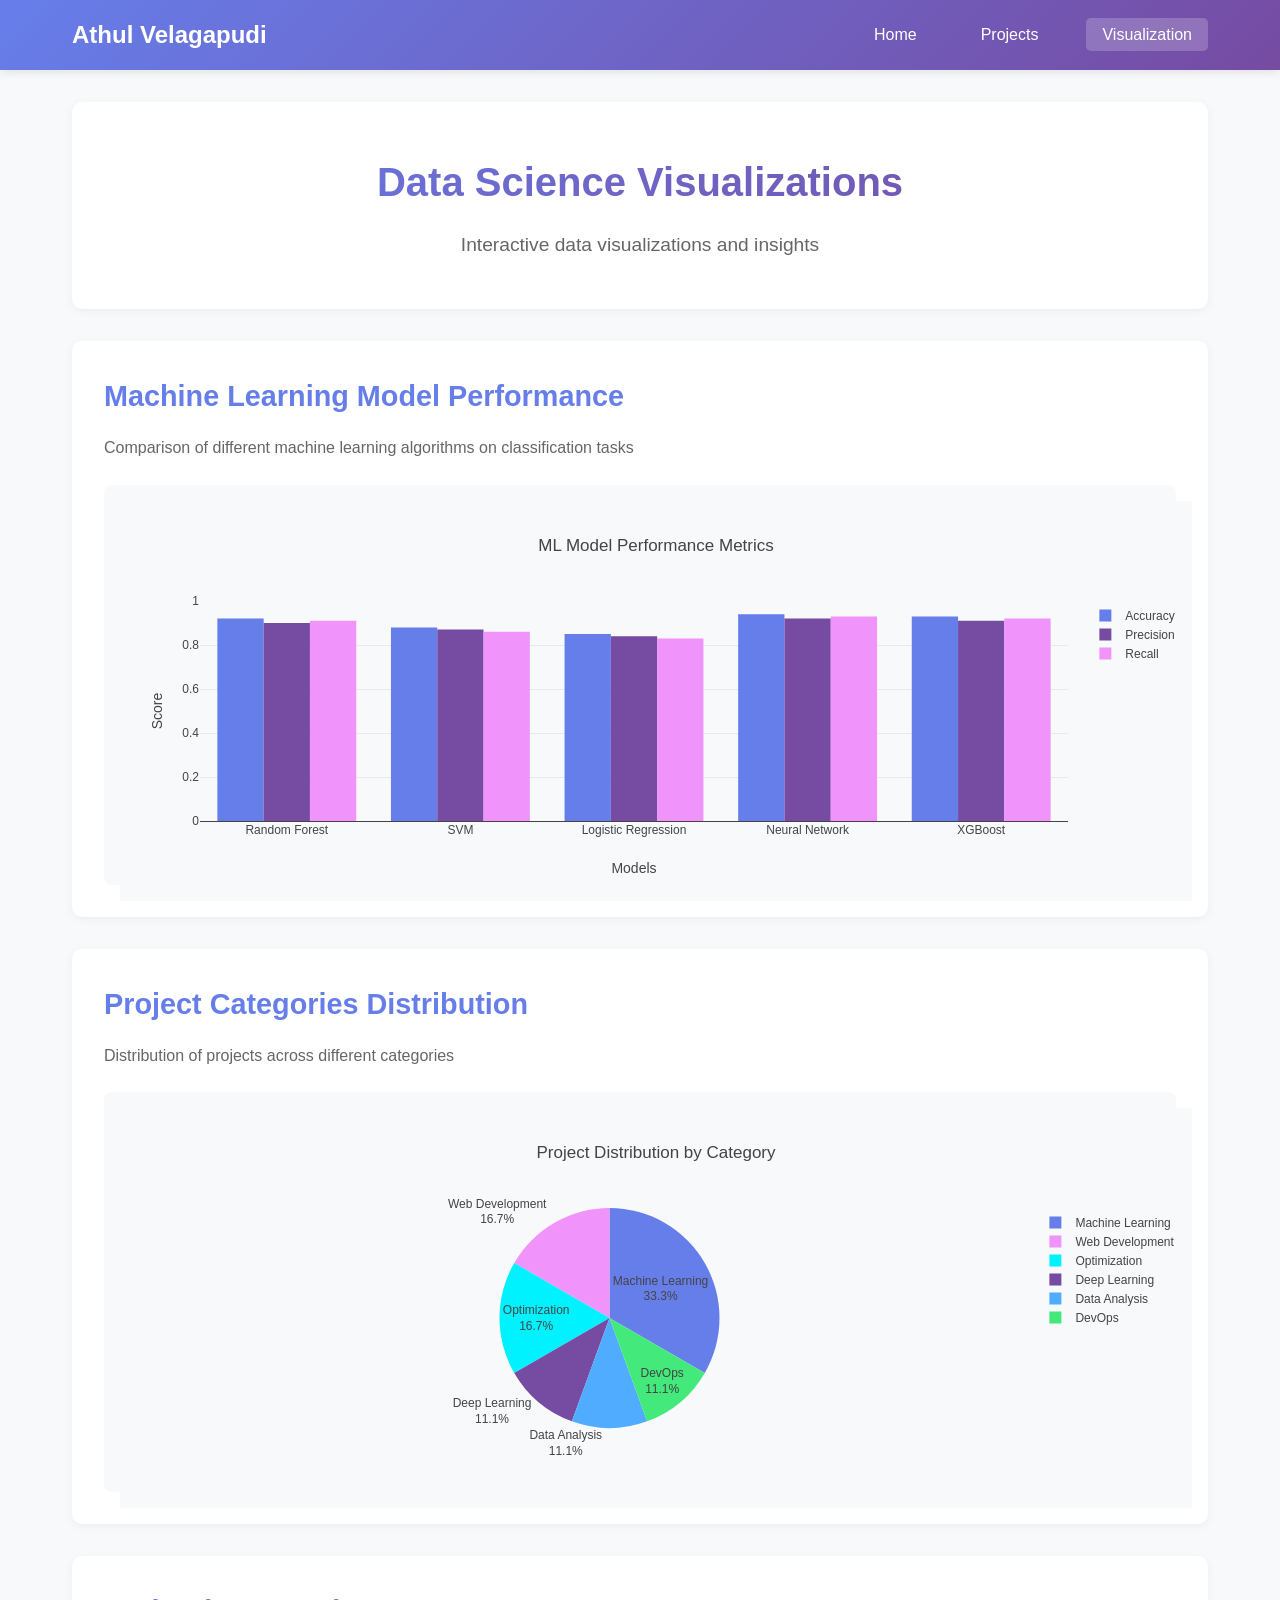
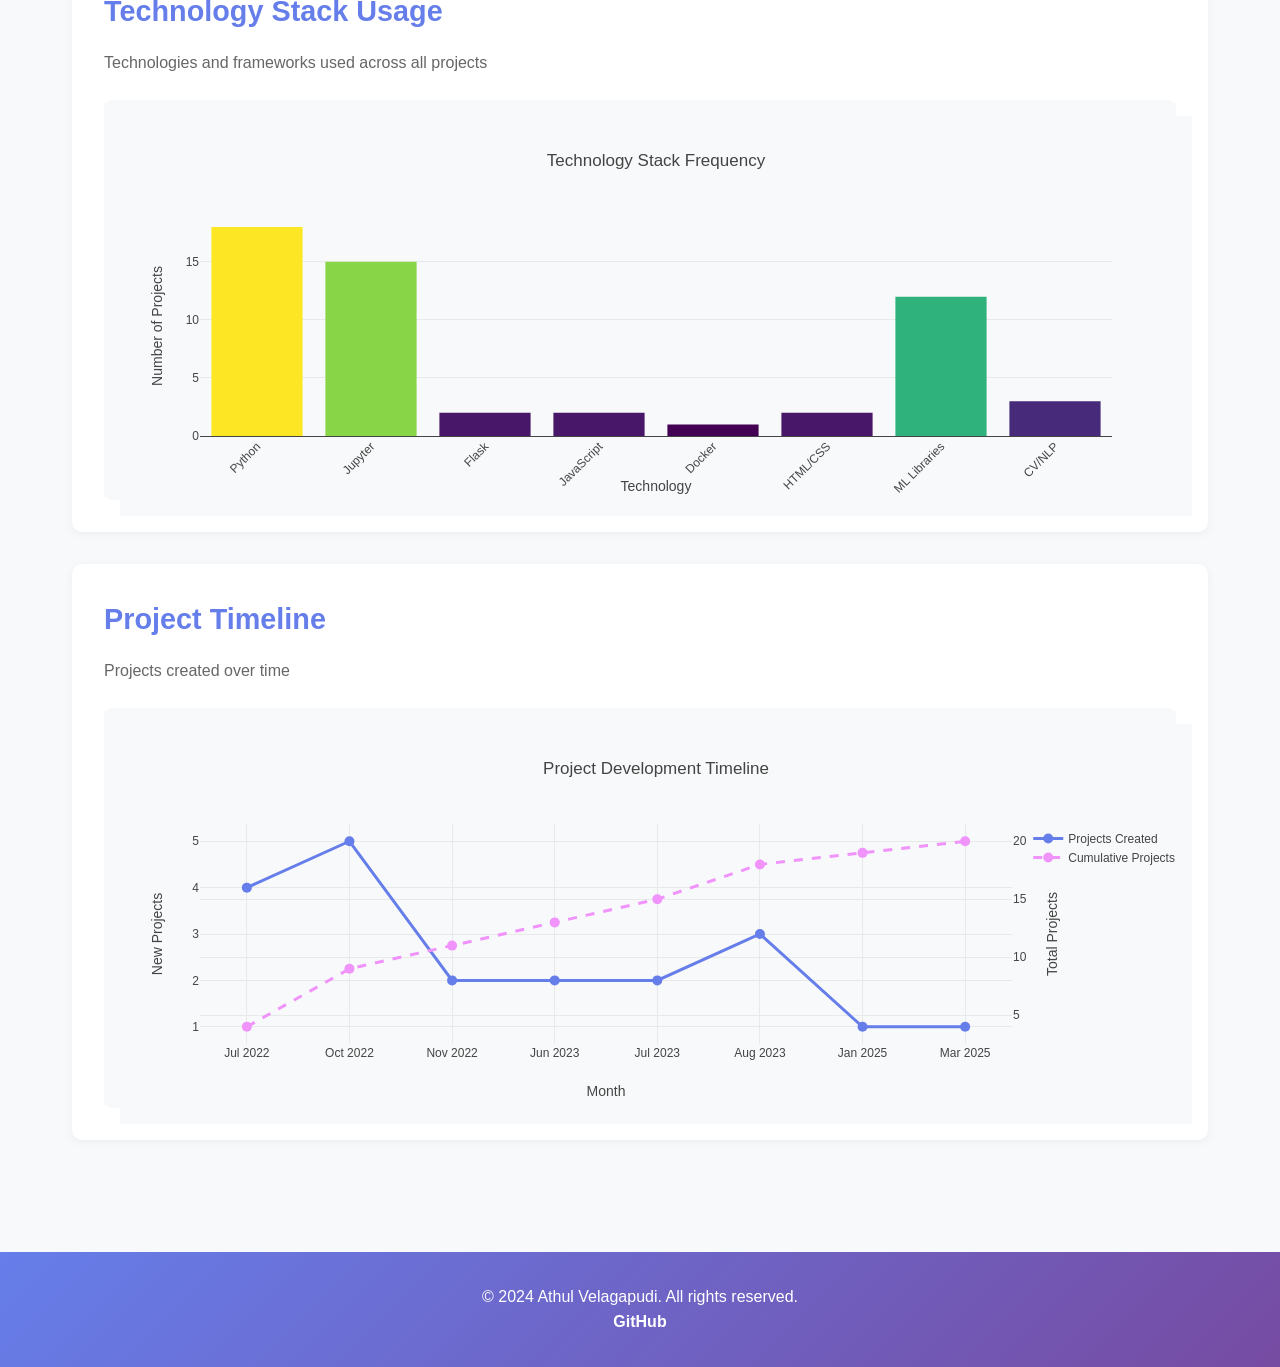
==== visualization.html @ dacdf574 "Create professional website with home, projects, and visualization pages Co-authored-by: AthulVelaga" ====
<!DOCTYPE html>
<html lang="en">
<head>
    <meta charset="UTF-8">
    <meta name="viewport" content="width=device-width, initial-scale=1.0">
    <title>Data Science Visualization - Athul Velagapudi</title>
    <link rel="stylesheet" href="styles.css">
    <script src="https://cdn.plot.ly/plotly-2.26.0.min.js"></script>
</head>
<body>
    <nav class="navbar">
        <div class="nav-container">
            <h1 class="nav-logo">Athul Velagapudi</h1>
            <ul class="nav-menu">
                <li><a href="index.html">Home</a></li>
                <li><a href="projects.html">Projects</a></li>
                <li><a href="visualization.html" class="active">Visualization</a></li>
            </ul>
        </div>
    </nav>

    <main class="container">
        <section class="hero">
            <h1>Data Science Visualizations</h1>
            <p class="subtitle">Interactive data visualizations and insights</p>
        </section>

        <section class="viz-section">
            <h2>Machine Learning Model Performance</h2>
            <p>Comparison of different machine learning algorithms on classification tasks</p>
            <div id="mlPerformanceChart" class="chart-container"></div>
        </section>

        <section class="viz-section">
            <h2>Project Categories Distribution</h2>
            <p>Distribution of projects across different categories</p>
            <div id="projectCategoriesChart" class="chart-container"></div>
        </section>

        <section class="viz-section">
            <h2>Technology Stack Usage</h2>
            <p>Technologies and frameworks used across all projects</p>
            <div id="techStackChart" class="chart-container"></div>
        </section>

        <section class="viz-section">
            <h2>Project Timeline</h2>
            <p>Projects created over time</p>
            <div id="projectTimelineChart" class="chart-container"></div>
        </section>
    </main>

    <footer>
        <p>&copy; 2024 Athul Velagapudi. All rights reserved.</p>
        <p>
            <a href="https://github.com/AthulVelagapudi" target="_blank">GitHub</a>
        </p>
    </footer>

    <script>
        // ML Model Performance Comparison
        const mlModels = ['Random Forest', 'SVM', 'Logistic Regression', 'Neural Network', 'XGBoost'];
        const accuracy = [0.92, 0.88, 0.85, 0.94, 0.93];
        const precision = [0.90, 0.87, 0.84, 0.92, 0.91];
        const recall = [0.91, 0.86, 0.83, 0.93, 0.92];
        
        const performanceTrace1 = {
            x: mlModels,
            y: accuracy,
            name: 'Accuracy',
            type: 'bar',
            marker: { color: '#667eea' }
        };
        
        const performanceTrace2 = {
            x: mlModels,
            y: precision,
            name: 'Precision',
            type: 'bar',
            marker: { color: '#764ba2' }
        };
        
        const performanceTrace3 = {
            x: mlModels,
            y: recall,
            name: 'Recall',
            type: 'bar',
            marker: { color: '#f093fb' }
        };
        
        const performanceLayout = {
            title: 'ML Model Performance Metrics',
            barmode: 'group',
            xaxis: { title: 'Models' },
            yaxis: { title: 'Score', range: [0, 1] },
            plot_bgcolor: '#f8f9fa',
            paper_bgcolor: '#f8f9fa'
        };
        
        Plotly.newPlot('mlPerformanceChart', [performanceTrace1, performanceTrace2, performanceTrace3], performanceLayout, {responsive: true});

        // Project Categories Distribution
        const categories = ['Machine Learning', 'Deep Learning', 'Web Development', 'Data Analysis', 'Optimization', 'DevOps'];
        const projectCounts = [6, 2, 3, 2, 3, 2];
        
        const categoriesTrace = {
            labels: categories,
            values: projectCounts,
            type: 'pie',
            marker: {
                colors: ['#667eea', '#764ba2', '#f093fb', '#4facfe', '#00f2fe', '#43e97b']
            },
            textinfo: 'label+percent',
            hoverinfo: 'label+value+percent'
        };
        
        const categoriesLayout = {
            title: 'Project Distribution by Category',
            plot_bgcolor: '#f8f9fa',
            paper_bgcolor: '#f8f9fa'
        };
        
        Plotly.newPlot('projectCategoriesChart', [categoriesTrace], categoriesLayout, {responsive: true});

        // Technology Stack Usage
        const technologies = ['Python', 'Jupyter', 'Flask', 'JavaScript', 'Docker', 'HTML/CSS', 'ML Libraries', 'CV/NLP'];
        const usageCounts = [18, 15, 2, 2, 1, 2, 12, 3];
        
        const techTrace = {
            x: technologies,
            y: usageCounts,
            type: 'bar',
            marker: {
                color: usageCounts,
                colorscale: 'Viridis'
            }
        };
        
        const techLayout = {
            title: 'Technology Stack Frequency',
            xaxis: { title: 'Technology', tickangle: -45 },
            yaxis: { title: 'Number of Projects' },
            plot_bgcolor: '#f8f9fa',
            paper_bgcolor: '#f8f9fa'
        };
        
        Plotly.newPlot('techStackChart', [techTrace], techLayout, {responsive: true});

        // Project Timeline
        const months = ['Jul 2022', 'Oct 2022', 'Nov 2022', 'Jun 2023', 'Jul 2023', 'Aug 2023', 'Jan 2025', 'Mar 2025'];
        const projectsPerMonth = [4, 5, 2, 2, 2, 3, 1, 1];
        const cumulativeProjects = [4, 9, 11, 13, 15, 18, 19, 20];
        
        const timelineTrace1 = {
            x: months,
            y: projectsPerMonth,
            name: 'Projects Created',
            type: 'scatter',
            mode: 'lines+markers',
            marker: { color: '#667eea', size: 10 },
            line: { width: 3 }
        };
        
        const timelineTrace2 = {
            x: months,
            y: cumulativeProjects,
            name: 'Cumulative Projects',
            type: 'scatter',
            mode: 'lines+markers',
            marker: { color: '#f093fb', size: 10 },
            line: { width: 3, dash: 'dash' },
            yaxis: 'y2'
        };
        
        const timelineLayout = {
            title: 'Project Development Timeline',
            xaxis: { title: 'Month' },
            yaxis: { title: 'New Projects' },
            yaxis2: {
                title: 'Total Projects',
                overlaying: 'y',
                side: 'right'
            },
            plot_bgcolor: '#f8f9fa',
            paper_bgcolor: '#f8f9fa'
        };
        
        Plotly.newPlot('projectTimelineChart', [timelineTrace1, timelineTrace2], timelineLayout, {responsive: true});
    </script>
</body>
</html>
---- styles.css ----
/* Global Styles */
* {
    margin: 0;
    padding: 0;
    box-sizing: border-box;
}

body {
    font-family: -apple-system, BlinkMacSystemFont, 'Segoe UI', Roboto, Oxygen, Ubuntu, Cantarell, sans-serif;
    line-height: 1.6;
    color: #333;
    background: #f8f9fa;
}

/* Navigation */
.navbar {
    background: linear-gradient(135deg, #667eea 0%, #764ba2 100%);
    color: white;
    padding: 1rem 0;
    position: sticky;
    top: 0;
    z-index: 100;
    box-shadow: 0 2px 10px rgba(0,0,0,0.1);
}

.nav-container {
    max-width: 1200px;
    margin: 0 auto;
    padding: 0 2rem;
    display: flex;
    justify-content: space-between;
    align-items: center;
}

.nav-logo {
    font-size: 1.5rem;
    font-weight: 700;
}

.nav-menu {
    display: flex;
    list-style: none;
    gap: 2rem;
}

.nav-menu a {
    color: white;
    text-decoration: none;
    font-weight: 500;
    padding: 0.5rem 1rem;
    border-radius: 5px;
    transition: background 0.3s ease;
}

.nav-menu a:hover,
.nav-menu a.active {
    background: rgba(255,255,255,0.2);
}

/* Container */
.container {
    max-width: 1200px;
    margin: 0 auto;
    padding: 2rem;
}

/* Hero Section */
.hero {
    text-align: center;
    padding: 3rem 0;
    background: white;
    border-radius: 10px;
    margin-bottom: 2rem;
    box-shadow: 0 2px 10px rgba(0,0,0,0.05);
}

.hero h1 {
    font-size: 2.5rem;
    margin-bottom: 1rem;
    background: linear-gradient(135deg, #667eea 0%, #764ba2 100%);
    -webkit-background-clip: text;
    -webkit-text-fill-color: transparent;
    background-clip: text;
}

.subtitle {
    font-size: 1.2rem;
    color: #666;
}

/* Resume Section */
.resume-section {
    background: white;
    padding: 2rem;
    margin-bottom: 2rem;
    border-radius: 10px;
    box-shadow: 0 2px 10px rgba(0,0,0,0.05);
}

.resume-section h2 {
    color: #667eea;
    margin-bottom: 1.5rem;
    font-size: 2rem;
    border-bottom: 3px solid #f093fb;
    padding-bottom: 0.5rem;
}

.education-item {
    margin-bottom: 1.5rem;
}

.education-item h3 {
    color: #333;
    margin-bottom: 0.5rem;
}

.institution {
    color: #666;
    font-style: italic;
    margin-bottom: 1rem;
}

.education-item ul {
    list-style-position: inside;
    color: #555;
}

/* Course Grid */
.course-grid {
    display: grid;
    grid-template-columns: repeat(auto-fit, minmax(280px, 1fr));
    gap: 1.5rem;
}

.course-item {
    background: linear-gradient(135deg, #f5f7fa 0%, #c3cfe2 100%);
    padding: 1.5rem;
    border-radius: 8px;
    transition: transform 0.3s ease, box-shadow 0.3s ease;
}

.course-item:hover {
    transform: translateY(-5px);
    box-shadow: 0 5px 20px rgba(0,0,0,0.1);
}

.course-item h3 {
    color: #667eea;
    margin-bottom: 0.5rem;
}

.course-item p {
    color: #555;
    font-size: 0.9rem;
}

/* Project Preview */
.project-preview {
    display: grid;
    grid-template-columns: repeat(auto-fit, minmax(300px, 1fr));
    gap: 1.5rem;
    margin-bottom: 2rem;
}

.project-card {
    background: white;
    border: 2px solid #e0e0e0;
    padding: 1.5rem;
    border-radius: 8px;
    transition: all 0.3s ease;
}

.project-card:hover {
    border-color: #667eea;
    box-shadow: 0 5px 20px rgba(102, 126, 234, 0.2);
    transform: translateY(-3px);
}

.project-card h3 {
    color: #667eea;
    margin-bottom: 0.5rem;
}

.project-card p {
    color: #666;
    margin-bottom: 1rem;
}

.project-card a {
    color: #764ba2;
    text-decoration: none;
    font-weight: 600;
    transition: color 0.3s ease;
}

.project-card a:hover {
    color: #667eea;
}

/* View All Button */
.view-all {
    text-align: center;
    margin-top: 2rem;
}

.btn {
    display: inline-block;
    background: linear-gradient(135deg, #667eea 0%, #764ba2 100%);
    color: white;
    padding: 0.75rem 2rem;
    border-radius: 50px;
    text-decoration: none;
    font-weight: 600;
    transition: transform 0.3s ease, box-shadow 0.3s ease;
}

.btn:hover {
    transform: translateY(-2px);
    box-shadow: 0 5px 20px rgba(102, 126, 234, 0.4);
}

/* Skills Grid */
.skills-grid {
    display: grid;
    grid-template-columns: repeat(auto-fit, minmax(250px, 1fr));
    gap: 1.5rem;
}

.skill-category {
    background: linear-gradient(135deg, #f093fb 0%, #f5576c 100%);
    padding: 1.5rem;
    border-radius: 8px;
    color: white;
}

.skill-category h3 {
    margin-bottom: 1rem;
}

.skill-category ul {
    list-style-position: inside;
}

/* Projects Page */
.projects-section {
    background: white;
    padding: 2rem;
    margin-bottom: 2rem;
    border-radius: 10px;
    box-shadow: 0 2px 10px rgba(0,0,0,0.05);
}

.projects-section h2 {
    color: #667eea;
    margin-bottom: 1.5rem;
    font-size: 1.8rem;
    border-bottom: 3px solid #f093fb;
    padding-bottom: 0.5rem;
}

.projects-grid {
    display: grid;
    grid-template-columns: repeat(auto-fit, minmax(320px, 1fr));
    gap: 1.5rem;
}

.project-card-full {
    background: linear-gradient(135deg, #f5f7fa 0%, #c3cfe2 100%);
    padding: 1.5rem;
    border-radius: 8px;
    transition: all 0.3s ease;
    display: flex;
    flex-direction: column;
}

.project-card-full:hover {
    transform: translateY(-5px);
    box-shadow: 0 8px 25px rgba(102, 126, 234, 0.3);
}

.project-card-full h3 {
    color: #667eea;
    margin-bottom: 0.5rem;
}

.tech-stack {
    color: #764ba2;
    font-size: 0.85rem;
    font-weight: 600;
    margin-bottom: 0.5rem;
}

.project-card-full p {
    color: #555;
    margin-bottom: 1rem;
    flex-grow: 1;
}

.project-card-full .btn {
    align-self: flex-start;
    padding: 0.5rem 1.5rem;
    font-size: 0.9rem;
}

/* Visualization Page */
.viz-section {
    background: white;
    padding: 2rem;
    margin-bottom: 2rem;
    border-radius: 10px;
    box-shadow: 0 2px 10px rgba(0,0,0,0.05);
}

.viz-section h2 {
    color: #667eea;
    margin-bottom: 1rem;
    font-size: 1.8rem;
}

.viz-section p {
    color: #666;
    margin-bottom: 1.5rem;
}

.chart-container {
    width: 100%;
    min-height: 400px;
    background: #f8f9fa;
    border-radius: 8px;
    padding: 1rem;
}

/* Footer */
footer {
    background: linear-gradient(135deg, #667eea 0%, #764ba2 100%);
    color: white;
    text-align: center;
    padding: 2rem;
    margin-top: 3rem;
}

footer a {
    color: white;
    text-decoration: none;
    font-weight: 600;
    transition: opacity 0.3s ease;
}

footer a:hover {
    opacity: 0.8;
}

/* Responsive Design */
@media (max-width: 768px) {
    .nav-container {
        flex-direction: column;
        gap: 1rem;
    }
    
    .nav-menu {
        flex-wrap: wrap;
        justify-content: center;
    }
    
    .hero h1 {
        font-size: 2rem;
    }
    
    .course-grid,
    .project-preview,
    .projects-grid,
    .skills-grid {
        grid-template-columns: 1fr;
    }
}

@media (max-width: 480px) {
    .container {
        padding: 1rem;
    }
    
    .resume-section,
    .projects-section,
    .viz-section {
        padding: 1.5rem;
    }
    
    .hero h1 {
        font-size: 1.5rem;
    }
    
    .subtitle {
        font-size: 1rem;
    }
}
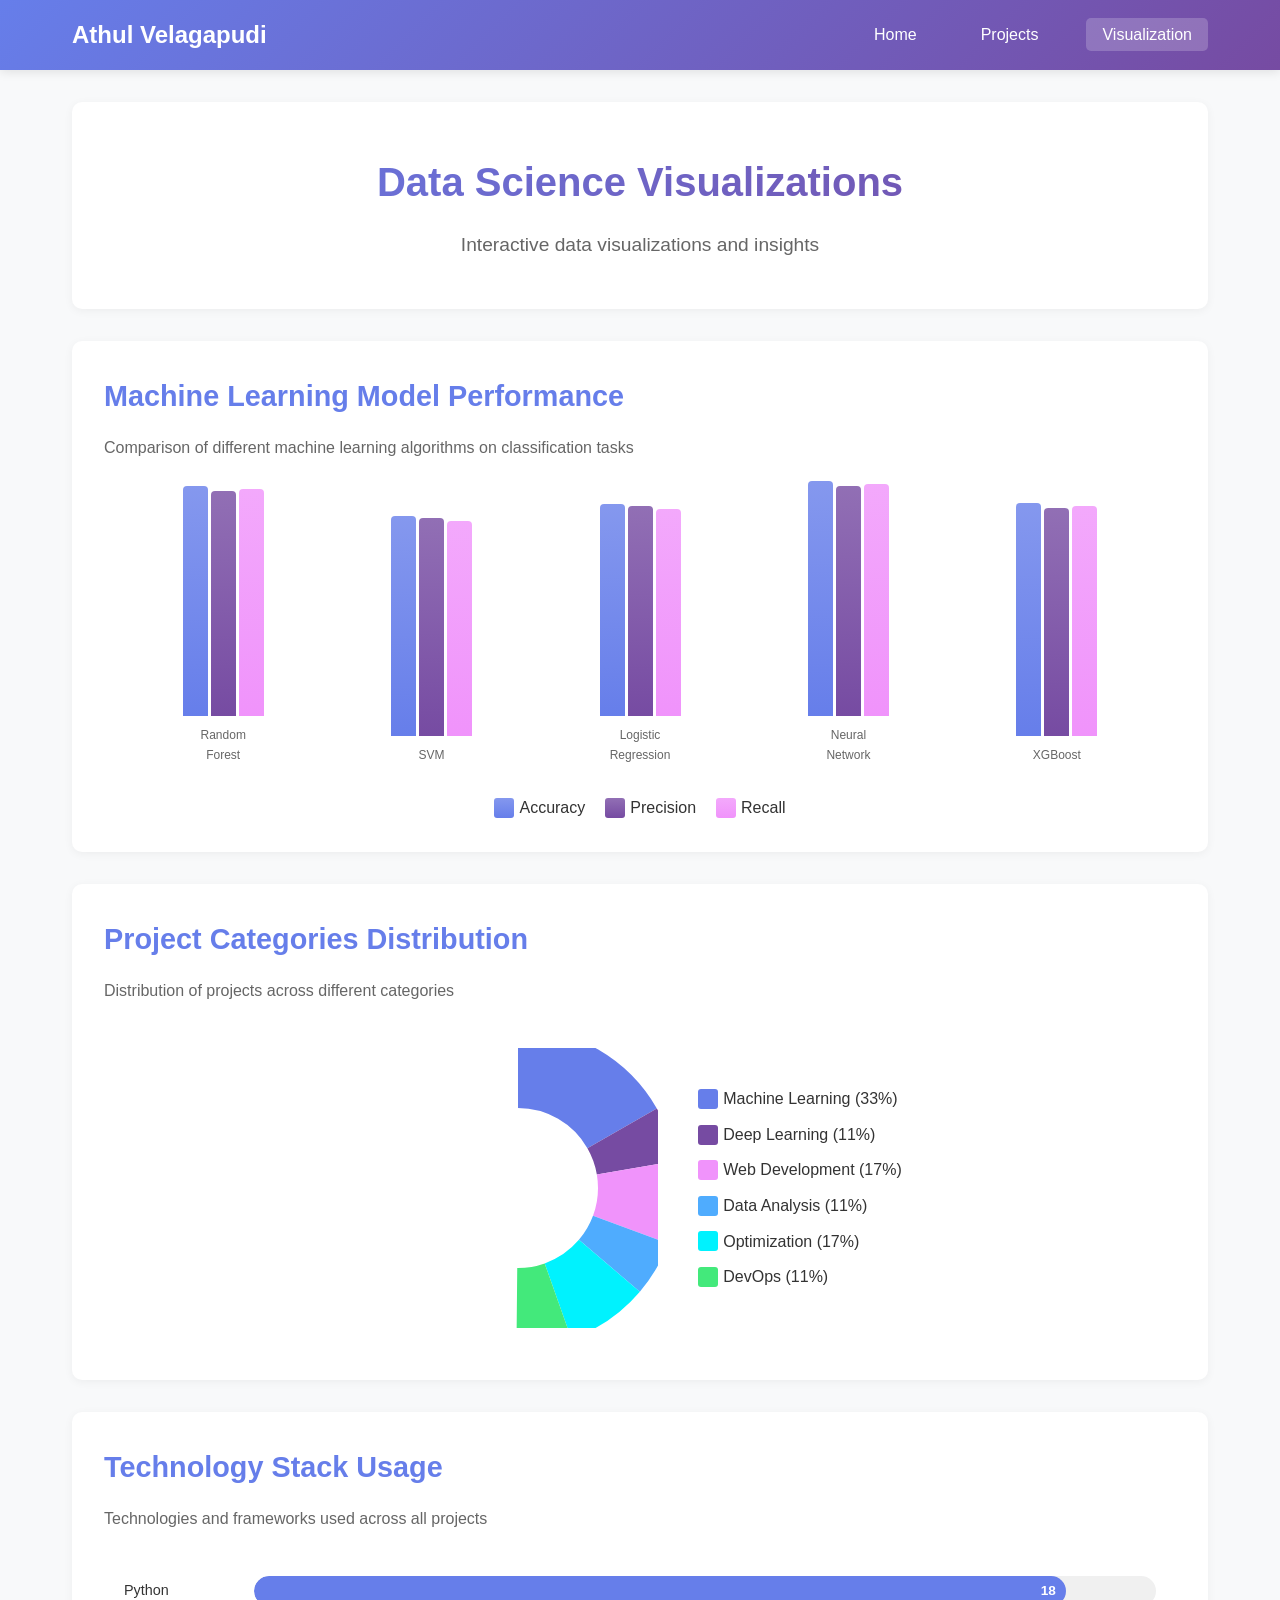
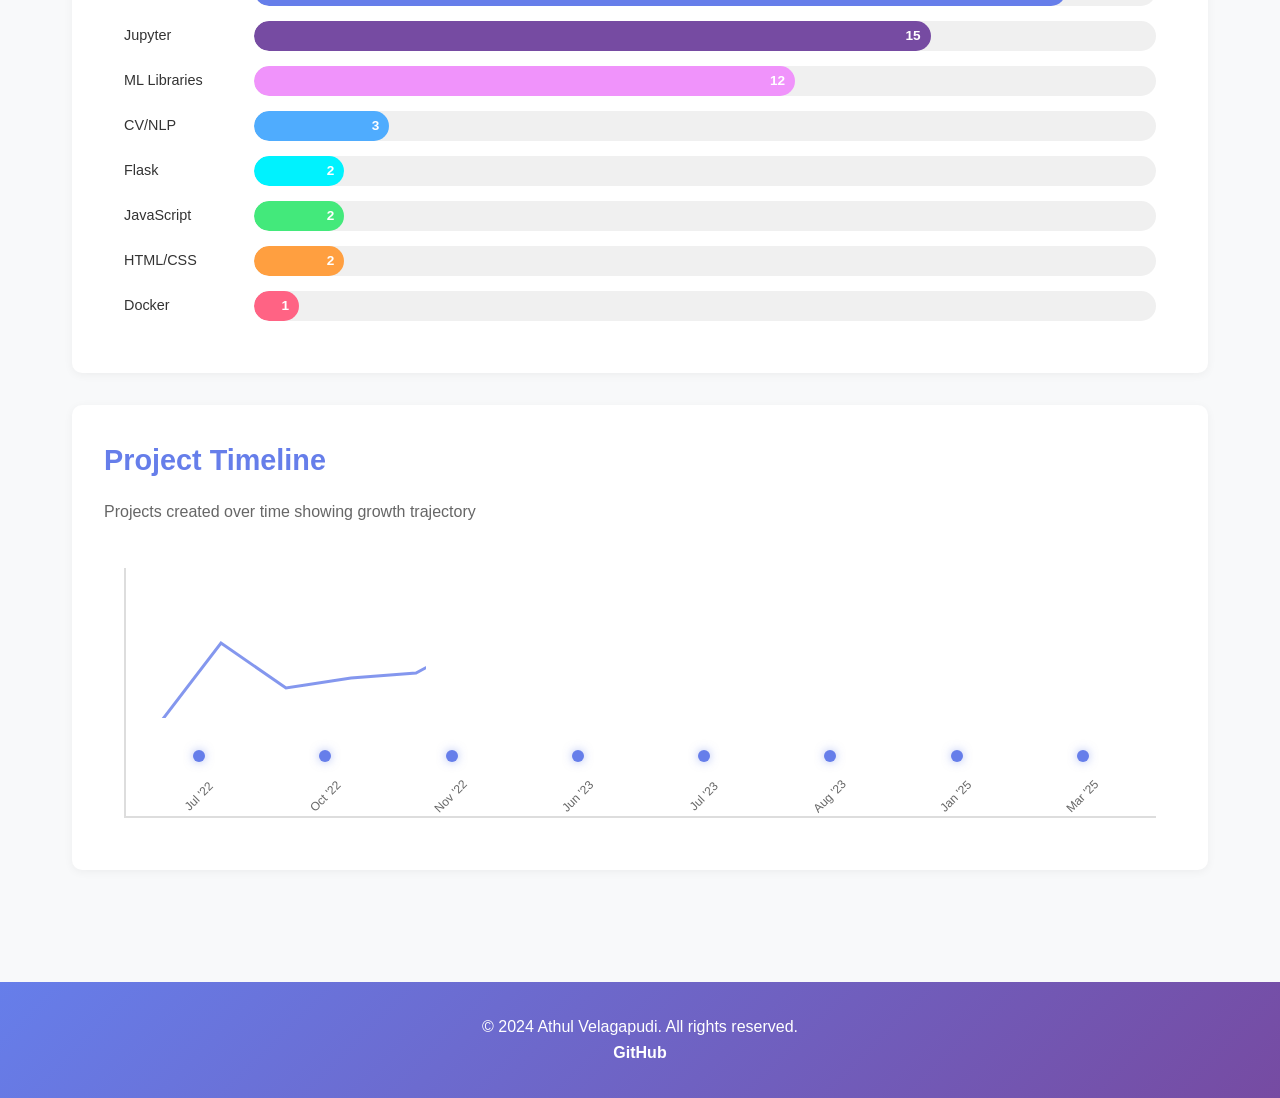
==== commit fc468abd: "Update visualization page with CSS/SVG-based charts (no external dependencies) Co-authored-by: Athul" ====
--- a/visualization.html
+++ b/visualization.html
@@ -5,7 +5,198 @@
     <meta name="viewport" content="width=device-width, initial-scale=1.0">
     <title>Data Science Visualization - Athul Velagapudi</title>
     <link rel="stylesheet" href="styles.css">
-    <script src="https://cdn.plot.ly/plotly-2.26.0.min.js"></script>
+    <style>
+        .bar-chart {
+            display: flex;
+            align-items: flex-end;
+            justify-content: space-around;
+            height: 300px;
+            padding: 20px;
+            background: white;
+            border-radius: 8px;
+            gap: 10px;
+        }
+        
+        .bar-group {
+            display: flex;
+            flex-direction: column;
+            align-items: center;
+            flex: 1;
+            gap: 5px;
+        }
+        
+        .bar-container {
+            display: flex;
+            align-items: flex-end;
+            gap: 3px;
+            height: 250px;
+            width: 100%;
+            justify-content: center;
+        }
+        
+        .bar {
+            width: 25px;
+            background: linear-gradient(180deg, rgba(102, 126, 234, 0.8) 0%, rgba(102, 126, 234, 1) 100%);
+            border-radius: 4px 4px 0 0;
+            transition: transform 0.3s ease;
+            position: relative;
+        }
+        
+        .bar:hover {
+            transform: translateY(-5px);
+        }
+        
+        .bar.precision {
+            background: linear-gradient(180deg, rgba(118, 75, 162, 0.8) 0%, rgba(118, 75, 162, 1) 100%);
+        }
+        
+        .bar.recall {
+            background: linear-gradient(180deg, rgba(240, 147, 251, 0.8) 0%, rgba(240, 147, 251, 1) 100%);
+        }
+        
+        .bar-label {
+            font-size: 0.75rem;
+            text-align: center;
+            margin-top: 5px;
+            color: #666;
+            max-width: 80px;
+            word-wrap: break-word;
+        }
+        
+        .chart-legend {
+            display: flex;
+            justify-content: center;
+            gap: 20px;
+            margin-top: 10px;
+        }
+        
+        .legend-item {
+            display: flex;
+            align-items: center;
+            gap: 5px;
+        }
+        
+        .legend-color {
+            width: 20px;
+            height: 20px;
+            border-radius: 3px;
+        }
+        
+        .pie-chart {
+            display: flex;
+            align-items: center;
+            justify-content: center;
+            gap: 40px;
+            padding: 20px;
+            background: white;
+            border-radius: 8px;
+            flex-wrap: wrap;
+        }
+        
+        .pie-svg {
+            transform: rotate(-90deg);
+        }
+        
+        .pie-legend {
+            display: flex;
+            flex-direction: column;
+            gap: 10px;
+        }
+        
+        .tech-bars {
+            display: flex;
+            flex-direction: column;
+            gap: 15px;
+            padding: 20px;
+            background: white;
+            border-radius: 8px;
+        }
+        
+        .tech-bar-item {
+            display: flex;
+            align-items: center;
+            gap: 10px;
+        }
+        
+        .tech-label {
+            min-width: 120px;
+            font-size: 0.9rem;
+            color: #333;
+        }
+        
+        .tech-bar-bg {
+            flex: 1;
+            height: 30px;
+            background: #f0f0f0;
+            border-radius: 15px;
+            position: relative;
+            overflow: hidden;
+        }
+        
+        .tech-bar-fill {
+            height: 100%;
+            border-radius: 15px;
+            display: flex;
+            align-items: center;
+            justify-content: flex-end;
+            padding-right: 10px;
+            color: white;
+            font-weight: 600;
+            font-size: 0.85rem;
+            transition: width 1s ease;
+        }
+        
+        .timeline-chart {
+            padding: 20px;
+            background: white;
+            border-radius: 8px;
+            position: relative;
+        }
+        
+        .timeline-grid {
+            display: flex;
+            justify-content: space-between;
+            align-items: flex-end;
+            height: 250px;
+            border-left: 2px solid #ddd;
+            border-bottom: 2px solid #ddd;
+            padding: 10px;
+            position: relative;
+        }
+        
+        .timeline-point {
+            display: flex;
+            flex-direction: column;
+            align-items: center;
+            flex: 1;
+        }
+        
+        .point-marker {
+            width: 12px;
+            height: 12px;
+            background: #667eea;
+            border-radius: 50%;
+            margin-bottom: 5px;
+            box-shadow: 0 0 10px rgba(102, 126, 234, 0.5);
+        }
+        
+        .point-label {
+            font-size: 0.75rem;
+            color: #666;
+            transform: rotate(-45deg);
+            white-space: nowrap;
+            margin-top: 20px;
+        }
+        
+        .timeline-line {
+            position: absolute;
+            top: 0;
+            left: 0;
+            right: 0;
+            bottom: 30px;
+            pointer-events: none;
+        }
+    </style>
 </head>
 <body>
     <nav class="navbar">
@@ -28,25 +219,217 @@
         <section class="viz-section">
             <h2>Machine Learning Model Performance</h2>
             <p>Comparison of different machine learning algorithms on classification tasks</p>
-            <div id="mlPerformanceChart" class="chart-container"></div>
+            <div class="bar-chart">
+                <div class="bar-group">
+                    <div class="bar-container">
+                        <div class="bar" style="height: 92%" title="Accuracy: 0.92"></div>
+                        <div class="bar precision" style="height: 90%" title="Precision: 0.90"></div>
+                        <div class="bar recall" style="height: 91%" title="Recall: 0.91"></div>
+                    </div>
+                    <div class="bar-label">Random Forest</div>
+                </div>
+                <div class="bar-group">
+                    <div class="bar-container">
+                        <div class="bar" style="height: 88%" title="Accuracy: 0.88"></div>
+                        <div class="bar precision" style="height: 87%" title="Precision: 0.87"></div>
+                        <div class="bar recall" style="height: 86%" title="Recall: 0.86"></div>
+                    </div>
+                    <div class="bar-label">SVM</div>
+                </div>
+                <div class="bar-group">
+                    <div class="bar-container">
+                        <div class="bar" style="height: 85%" title="Accuracy: 0.85"></div>
+                        <div class="bar precision" style="height: 84%" title="Precision: 0.84"></div>
+                        <div class="bar recall" style="height: 83%" title="Recall: 0.83"></div>
+                    </div>
+                    <div class="bar-label">Logistic Regression</div>
+                </div>
+                <div class="bar-group">
+                    <div class="bar-container">
+                        <div class="bar" style="height: 94%" title="Accuracy: 0.94"></div>
+                        <div class="bar precision" style="height: 92%" title="Precision: 0.92"></div>
+                        <div class="bar recall" style="height: 93%" title="Recall: 0.93"></div>
+                    </div>
+                    <div class="bar-label">Neural Network</div>
+                </div>
+                <div class="bar-group">
+                    <div class="bar-container">
+                        <div class="bar" style="height: 93%" title="Accuracy: 0.93"></div>
+                        <div class="bar precision" style="height: 91%" title="Precision: 0.91"></div>
+                        <div class="bar recall" style="height: 92%" title="Recall: 0.92"></div>
+                    </div>
+                    <div class="bar-label">XGBoost</div>
+                </div>
+            </div>
+            <div class="chart-legend">
+                <div class="legend-item">
+                    <div class="legend-color" style="background: linear-gradient(180deg, rgba(102, 126, 234, 0.8) 0%, rgba(102, 126, 234, 1) 100%);"></div>
+                    <span>Accuracy</span>
+                </div>
+                <div class="legend-item">
+                    <div class="legend-color" style="background: linear-gradient(180deg, rgba(118, 75, 162, 0.8) 0%, rgba(118, 75, 162, 1) 100%);"></div>
+                    <span>Precision</span>
+                </div>
+                <div class="legend-item">
+                    <div class="legend-color" style="background: linear-gradient(180deg, rgba(240, 147, 251, 0.8) 0%, rgba(240, 147, 251, 1) 100%);"></div>
+                    <span>Recall</span>
+                </div>
+            </div>
         </section>
 
         <section class="viz-section">
             <h2>Project Categories Distribution</h2>
             <p>Distribution of projects across different categories</p>
-            <div id="projectCategoriesChart" class="chart-container"></div>
+            <div class="pie-chart">
+                <svg class="pie-svg" width="280" height="280" viewBox="0 0 280 280">
+                    <circle cx="140" cy="140" r="120" fill="none" stroke="#667eea" stroke-width="80" 
+                            stroke-dasharray="126 628" stroke-dashoffset="0" />
+                    <circle cx="140" cy="140" r="120" fill="none" stroke="#764ba2" stroke-width="80" 
+                            stroke-dasharray="42 628" stroke-dashoffset="-126" />
+                    <circle cx="140" cy="140" r="120" fill="none" stroke="#f093fb" stroke-width="80" 
+                            stroke-dasharray="63 628" stroke-dashoffset="-168" />
+                    <circle cx="140" cy="140" r="120" fill="none" stroke="#4facfe" stroke-width="80" 
+                            stroke-dasharray="42 628" stroke-dashoffset="-231" />
+                    <circle cx="140" cy="140" r="120" fill="none" stroke="#00f2fe" stroke-width="80" 
+                            stroke-dasharray="63 628" stroke-dashoffset="-273" />
+                    <circle cx="140" cy="140" r="120" fill="none" stroke="#43e97b" stroke-width="80" 
+                            stroke-dasharray="42 628" stroke-dashoffset="-336" />
+                </svg>
+                <div class="pie-legend">
+                    <div class="legend-item">
+                        <div class="legend-color" style="background: #667eea;"></div>
+                        <span>Machine Learning (33%)</span>
+                    </div>
+                    <div class="legend-item">
+                        <div class="legend-color" style="background: #764ba2;"></div>
+                        <span>Deep Learning (11%)</span>
+                    </div>
+                    <div class="legend-item">
+                        <div class="legend-color" style="background: #f093fb;"></div>
+                        <span>Web Development (17%)</span>
+                    </div>
+                    <div class="legend-item">
+                        <div class="legend-color" style="background: #4facfe;"></div>
+                        <span>Data Analysis (11%)</span>
+                    </div>
+                    <div class="legend-item">
+                        <div class="legend-color" style="background: #00f2fe;"></div>
+                        <span>Optimization (17%)</span>
+                    </div>
+                    <div class="legend-item">
+                        <div class="legend-color" style="background: #43e97b;"></div>
+                        <span>DevOps (11%)</span>
+                    </div>
+                </div>
+            </div>
         </section>
 
         <section class="viz-section">
             <h2>Technology Stack Usage</h2>
             <p>Technologies and frameworks used across all projects</p>
-            <div id="techStackChart" class="chart-container"></div>
+            <div class="tech-bars">
+                <div class="tech-bar-item">
+                    <div class="tech-label">Python</div>
+                    <div class="tech-bar-bg">
+                        <div class="tech-bar-fill" style="width: 90%; background: #667eea;">18</div>
+                    </div>
+                </div>
+                <div class="tech-bar-item">
+                    <div class="tech-label">Jupyter</div>
+                    <div class="tech-bar-bg">
+                        <div class="tech-bar-fill" style="width: 75%; background: #764ba2;">15</div>
+                    </div>
+                </div>
+                <div class="tech-bar-item">
+                    <div class="tech-label">ML Libraries</div>
+                    <div class="tech-bar-bg">
+                        <div class="tech-bar-fill" style="width: 60%; background: #f093fb;">12</div>
+                    </div>
+                </div>
+                <div class="tech-bar-item">
+                    <div class="tech-label">CV/NLP</div>
+                    <div class="tech-bar-bg">
+                        <div class="tech-bar-fill" style="width: 15%; background: #4facfe;">3</div>
+                    </div>
+                </div>
+                <div class="tech-bar-item">
+                    <div class="tech-label">Flask</div>
+                    <div class="tech-bar-bg">
+                        <div class="tech-bar-fill" style="width: 10%; background: #00f2fe;">2</div>
+                    </div>
+                </div>
+                <div class="tech-bar-item">
+                    <div class="tech-label">JavaScript</div>
+                    <div class="tech-bar-bg">
+                        <div class="tech-bar-fill" style="width: 10%; background: #43e97b;">2</div>
+                    </div>
+                </div>
+                <div class="tech-bar-item">
+                    <div class="tech-label">HTML/CSS</div>
+                    <div class="tech-bar-bg">
+                        <div class="tech-bar-fill" style="width: 10%; background: #ff9f40;">2</div>
+                    </div>
+                </div>
+                <div class="tech-bar-item">
+                    <div class="tech-label">Docker</div>
+                    <div class="tech-bar-bg">
+                        <div class="tech-bar-fill" style="width: 5%; background: #ff6384;">1</div>
+                    </div>
+                </div>
+            </div>
         </section>
 
         <section class="viz-section">
             <h2>Project Timeline</h2>
-            <p>Projects created over time</p>
-            <div id="projectTimelineChart" class="chart-container"></div>
+            <p>Projects created over time showing growth trajectory</p>
+            <div class="timeline-chart">
+                <div class="timeline-grid">
+                    <svg class="timeline-line" xmlns="http://www.w3.org/2000/svg">
+                        <polyline points="30,160 95,75 160,120 225,110 290,105 355,70 420,135 485,145" 
+                                  fill="none" stroke="#667eea" stroke-width="3" opacity="0.8"/>
+                    </svg>
+                    <div class="timeline-point">
+                        <div style="height: calc(160px)"></div>
+                        <div class="point-marker"></div>
+                        <div class="point-label">Jul '22</div>
+                    </div>
+                    <div class="timeline-point">
+                        <div style="height: calc(75px)"></div>
+                        <div class="point-marker"></div>
+                        <div class="point-label">Oct '22</div>
+                    </div>
+                    <div class="timeline-point">
+                        <div style="height: calc(120px)"></div>
+                        <div class="point-marker"></div>
+                        <div class="point-label">Nov '22</div>
+                    </div>
+                    <div class="timeline-point">
+                        <div style="height: calc(110px)"></div>
+                        <div class="point-marker"></div>
+                        <div class="point-label">Jun '23</div>
+                    </div>
+                    <div class="timeline-point">
+                        <div style="height: calc(105px)"></div>
+                        <div class="point-marker"></div>
+                        <div class="point-label">Jul '23</div>
+                    </div>
+                    <div class="timeline-point">
+                        <div style="height: calc(70px)"></div>
+                        <div class="point-marker"></div>
+                        <div class="point-label">Aug '23</div>
+                    </div>
+                    <div class="timeline-point">
+                        <div style="height: calc(135px)"></div>
+                        <div class="point-marker"></div>
+                        <div class="point-label">Jan '25</div>
+                    </div>
+                    <div class="timeline-point">
+                        <div style="height: calc(145px)"></div>
+                        <div class="point-marker"></div>
+                        <div class="point-label">Mar '25</div>
+                    </div>
+                </div>
+            </div>
         </section>
     </main>
 
@@ -56,136 +439,5 @@
             <a href="https://github.com/AthulVelagapudi" target="_blank">GitHub</a>
         </p>
     </footer>
-
-    <script>
-        // ML Model Performance Comparison
-        const mlModels = ['Random Forest', 'SVM', 'Logistic Regression', 'Neural Network', 'XGBoost'];
-        const accuracy = [0.92, 0.88, 0.85, 0.94, 0.93];
-        const precision = [0.90, 0.87, 0.84, 0.92, 0.91];
-        const recall = [0.91, 0.86, 0.83, 0.93, 0.92];
-        
-        const performanceTrace1 = {
-            x: mlModels,
-            y: accuracy,
-            name: 'Accuracy',
-            type: 'bar',
-            marker: { color: '#667eea' }
-        };
-        
-        const performanceTrace2 = {
-            x: mlModels,
-            y: precision,
-            name: 'Precision',
-            type: 'bar',
-            marker: { color: '#764ba2' }
-        };
-        
-        const performanceTrace3 = {
-            x: mlModels,
-            y: recall,
-            name: 'Recall',
-            type: 'bar',
-            marker: { color: '#f093fb' }
-        };
-        
-        const performanceLayout = {
-            title: 'ML Model Performance Metrics',
-            barmode: 'group',
-            xaxis: { title: 'Models' },
-            yaxis: { title: 'Score', range: [0, 1] },
-            plot_bgcolor: '#f8f9fa',
-            paper_bgcolor: '#f8f9fa'
-        };
-        
-        Plotly.newPlot('mlPerformanceChart', [performanceTrace1, performanceTrace2, performanceTrace3], performanceLayout, {responsive: true});
-
-        // Project Categories Distribution
-        const categories = ['Machine Learning', 'Deep Learning', 'Web Development', 'Data Analysis', 'Optimization', 'DevOps'];
-        const projectCounts = [6, 2, 3, 2, 3, 2];
-        
-        const categoriesTrace = {
-            labels: categories,
-            values: projectCounts,
-            type: 'pie',
-            marker: {
-                colors: ['#667eea', '#764ba2', '#f093fb', '#4facfe', '#00f2fe', '#43e97b']
-            },
-            textinfo: 'label+percent',
-            hoverinfo: 'label+value+percent'
-        };
-        
-        const categoriesLayout = {
-            title: 'Project Distribution by Category',
-            plot_bgcolor: '#f8f9fa',
-            paper_bgcolor: '#f8f9fa'
-        };
-        
-        Plotly.newPlot('projectCategoriesChart', [categoriesTrace], categoriesLayout, {responsive: true});
-
-        // Technology Stack Usage
-        const technologies = ['Python', 'Jupyter', 'Flask', 'JavaScript', 'Docker', 'HTML/CSS', 'ML Libraries', 'CV/NLP'];
-        const usageCounts = [18, 15, 2, 2, 1, 2, 12, 3];
-        
-        const techTrace = {
-            x: technologies,
-            y: usageCounts,
-            type: 'bar',
-            marker: {
-                color: usageCounts,
-                colorscale: 'Viridis'
-            }
-        };
-        
-        const techLayout = {
-            title: 'Technology Stack Frequency',
-            xaxis: { title: 'Technology', tickangle: -45 },
-            yaxis: { title: 'Number of Projects' },
-            plot_bgcolor: '#f8f9fa',
-            paper_bgcolor: '#f8f9fa'
-        };
-        
-        Plotly.newPlot('techStackChart', [techTrace], techLayout, {responsive: true});
-
-        // Project Timeline
-        const months = ['Jul 2022', 'Oct 2022', 'Nov 2022', 'Jun 2023', 'Jul 2023', 'Aug 2023', 'Jan 2025', 'Mar 2025'];
-        const projectsPerMonth = [4, 5, 2, 2, 2, 3, 1, 1];
-        const cumulativeProjects = [4, 9, 11, 13, 15, 18, 19, 20];
-        
-        const timelineTrace1 = {
-            x: months,
-            y: projectsPerMonth,
-            name: 'Projects Created',
-            type: 'scatter',
-            mode: 'lines+markers',
-            marker: { color: '#667eea', size: 10 },
-            line: { width: 3 }
-        };
-        
-        const timelineTrace2 = {
-            x: months,
-            y: cumulativeProjects,
-            name: 'Cumulative Projects',
-            type: 'scatter',
-            mode: 'lines+markers',
-            marker: { color: '#f093fb', size: 10 },
-            line: { width: 3, dash: 'dash' },
-            yaxis: 'y2'
-        };
-        
-        const timelineLayout = {
-            title: 'Project Development Timeline',
-            xaxis: { title: 'Month' },
-            yaxis: { title: 'New Projects' },
-            yaxis2: {
-                title: 'Total Projects',
-                overlaying: 'y',
-                side: 'right'
-            },
-            plot_bgcolor: '#f8f9fa',
-            paper_bgcolor: '#f8f9fa'
-        };
-        
-        Plotly.newPlot('projectTimelineChart', [timelineTrace1, timelineTrace2], timelineLayout, {responsive: true});
-    </script>
 </body>
 </html>
--- a/styles.css
+++ b/styles.css
@@ -325,9 +325,16 @@
 .chart-container {
     width: 100%;
     min-height: 400px;
-    background: #f8f9fa;
+    background: white;
     border-radius: 8px;
     padding: 1rem;
+    display: flex;
+    justify-content: center;
+    align-items: center;
+}
+
+.chart-container canvas {
+    max-height: 400px;
 }
 
 /* Footer */
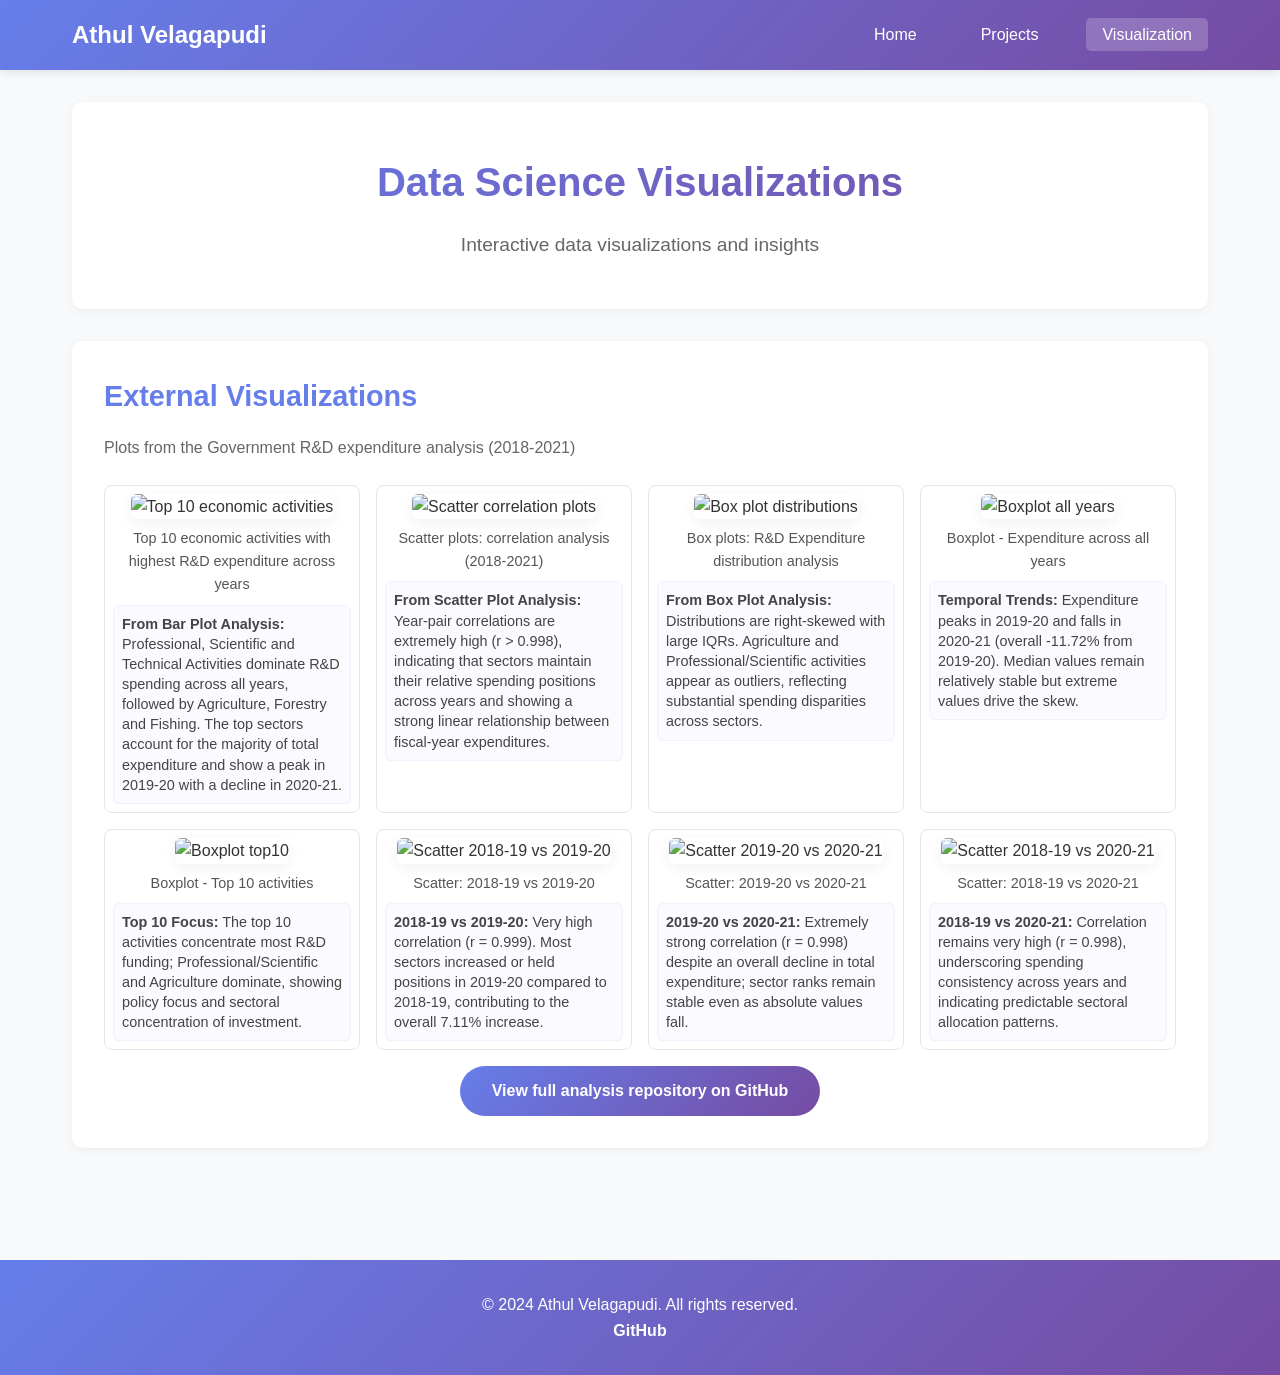
==== commit cce229fb: "Update tracked files" ====
--- a/visualization.html
+++ b/visualization.html
@@ -217,6 +217,83 @@
         </section>
 
         <section class="viz-section">
+            <h2>External Visualizations</h2>
+            <p>Plots from the Government R&D expenditure analysis (2018-2021)</p>
+            <div class="external-gallery">
+                <!-- gallery items... existing items -->
+                <div class="gallery-item">
+                    <img src="DS200_data_visualization/Plots/top 10 economic activities with highest R&D expenditure across year.png" alt="Top 10 economic activities"/>
+                    <div class="caption">Top 10 economic activities with highest R&D expenditure across years</div>
+                    <div class="analysis-text">
+                        <strong>From Bar Plot Analysis:</strong> Professional, Scientific and Technical Activities dominate R&D spending across all years, followed by Agriculture, Forestry and Fishing. The top sectors account for the majority of total expenditure and show a peak in 2019-20 with a decline in 2020-21.
+                    </div>
+                </div>
+                <div class="gallery-item">
+                    <img src="DS200_data_visualization/Plots/scatter_plots_R&D Expenditure_correlation_analysis.png" alt="Scatter correlation plots"/>
+                    <div class="caption">Scatter plots: correlation analysis (2018-2021)</div>
+                    <div class="analysis-text">
+                        <strong>From Scatter Plot Analysis:</strong> Year-pair correlations are extremely high (r &gt; 0.998), indicating that sectors maintain their relative spending positions across years and showing a strong linear relationship between fiscal-year expenditures.
+                    </div>
+                </div>
+                <div class="gallery-item">
+                    <img src="DS200_data_visualization/Plots/box_plots_R&D Expenditure_distribution_analysis.png" alt="Box plot distributions"/>
+                    <div class="caption">Box plots: R&D Expenditure distribution analysis</div>
+                    <div class="analysis-text">
+                        <strong>From Box Plot Analysis:</strong> Distributions are right-skewed with large IQRs. Agriculture and Professional/Scientific activities appear as outliers, reflecting substantial spending disparities across sectors.
+                    </div>
+                </div>
+                <div class="gallery-item">
+                    <img src="DS200_data_visualization/Plots/boxplot_expenditure_all_years.png" alt="Boxplot all years"/>
+                    <div class="caption">Boxplot - Expenditure across all years</div>
+                    <div class="analysis-text">
+                        <strong>Temporal Trends:</strong> Expenditure peaks in 2019-20 and falls in 2020-21 (overall -11.72% from 2019-20). Median values remain relatively stable but extreme values drive the skew.
+                    </div>
+                </div>
+                <div class="gallery-item">
+                    <img src="DS200_data_visualization/Plots/boxplot_top10_expenditure_all_years.png" alt="Boxplot top10"/>
+                    <div class="caption">Boxplot - Top 10 activities</div>
+                    <div class="analysis-text">
+                        <strong>Top 10 Focus:</strong> The top 10 activities concentrate most R&D funding; Professional/Scientific and Agriculture dominate, showing policy focus and sectoral concentration of investment.
+                    </div>
+                </div>
+                <div class="gallery-item">
+                    <img src="DS200_data_visualization/Plots/scatter_R&D Expenditure_2018-19 vs 2019-20.png" alt="Scatter 2018-19 vs 2019-20"/>
+                    <div class="caption">Scatter: 2018-19 vs 2019-20</div>
+                    <div class="analysis-text">
+                        <strong>2018-19 vs 2019-20:</strong> Very high correlation (r = 0.999). Most sectors increased or held positions in 2019-20 compared to 2018-19, contributing to the overall 7.11% increase.
+                    </div>
+                </div>
+                <div class="gallery-item">
+                    <img src="DS200_data_visualization/Plots/scatter_R&D Expenditure_2019-20 vs 2020-21.png" alt="Scatter 2019-20 vs 2020-21"/>
+                    <div class="caption">Scatter: 2019-20 vs 2020-21</div>
+                    <div class="analysis-text">
+                        <strong>2019-20 vs 2020-21:</strong> Extremely strong correlation (r = 0.998) despite an overall decline in total expenditure; sector ranks remain stable even as absolute values fall.
+                    </div>
+                </div>
+                <div class="gallery-item">
+                    <img src="DS200_data_visualization/Plots/scatter_R&D Expenditure_2018-19 vs 2020-21.png" alt="Scatter 2018-19 vs 2020-21"/>
+                    <div class="caption">Scatter: 2018-19 vs 2020-21</div>
+                    <div class="analysis-text">
+                        <strong>2018-19 vs 2020-21:</strong> Correlation remains very high (r = 0.998), underscoring spending consistency across years and indicating predictable sectoral allocation patterns.
+                    </div>
+                </div>
+            </div>
+            <div class="external-footer" style="margin-top:1rem; text-align:center;">
+                <a href="https://github.com/AthulVelagapudi/DS200_data_visualization" target="_blank" class="btn" style="display:inline-block;">View full analysis repository on GitHub</a>
+            </div>
+
+            <!-- Lightbox modal -->
+            <div id="lightbox" class="lightbox" aria-hidden="true">
+                <div class="lightbox-content">
+                    <button id="lightboxClose" class="lightbox-close" aria-label="Close">×</button>
+                    <img id="lightboxImg" src="" alt="" />
+                    <div id="lightboxCaption" class="lightbox-caption"></div>
+                    <div id="lightboxAnalysis" class="lightbox-analysis"></div>
+                </div>
+            </div>
+        </section>
+
+        <!-- <section class="viz-section">
             <h2>Machine Learning Model Performance</h2>
             <p>Comparison of different machine learning algorithms on classification tasks</p>
             <div class="bar-chart">
@@ -430,7 +507,7 @@
                     </div>
                 </div>
             </div>
-        </section>
+        </section> -->
     </main>
 
     <footer>
@@ -439,5 +516,51 @@
             <a href="https://github.com/AthulVelagapudi" target="_blank">GitHub</a>
         </p>
     </footer>
+
+    <script>
+        // Lightweight lightbox for gallery images
+        (function(){
+            const lightbox = document.getElementById('lightbox');
+            const lbImg = document.getElementById('lightboxImg');
+            const lbCaption = document.getElementById('lightboxCaption');
+            const lbAnalysis = document.getElementById('lightboxAnalysis');
+            const lbClose = document.getElementById('lightboxClose');
+
+            function openLightbox(src, alt, analysisHtml){
+                lbImg.src = src;
+                lbImg.alt = alt || '';
+                lbCaption.textContent = alt || '';
+                lbAnalysis.innerHTML = analysisHtml || '';
+                lightbox.setAttribute('aria-hidden', 'false');
+                document.body.style.overflow = 'hidden';
+            }
+
+            function closeLightbox(){
+                lightbox.setAttribute('aria-hidden', 'true');
+                lbImg.src = '';
+                document.body.style.overflow = '';
+            }
+
+            // attach click listeners to gallery images
+            document.querySelectorAll('.external-gallery .gallery-item img').forEach(img => {
+                img.style.cursor = 'zoom-in';
+                img.addEventListener('click', () => {
+                    const parent = img.closest('.gallery-item');
+                    const caption = parent.querySelector('.caption') ? parent.querySelector('.caption').textContent : img.alt;
+                    const analysisNode = parent.querySelector('.analysis-text');
+                    const analysisHtml = analysisNode ? analysisNode.innerHTML : '';
+                    openLightbox(img.src, caption, analysisHtml);
+                });
+            });
+
+            lbClose.addEventListener('click', closeLightbox);
+            lightbox.addEventListener('click', (e) => {
+                if(e.target === lightbox) closeLightbox();
+            });
+            document.addEventListener('keydown', (e) => {
+                if(e.key === 'Escape') closeLightbox();
+            });
+        })();
+    </script>
 </body>
 </html>
--- a/styles.css
+++ b/styles.css
@@ -117,12 +117,28 @@
 .institution {
     color: #666;
     font-style: italic;
+    margin-bottom: 0.5rem;
+}
+
+.duration {
+    color: #764ba2;
+    font-weight: 600;
     margin-bottom: 1rem;
 }
 
 .education-item ul {
     list-style-position: inside;
     color: #555;
+}
+
+.status {
+    display: inline-block;
+    background: linear-gradient(135deg, #667eea 0%, #764ba2 100%);
+    color: white;
+    padding: 0.3rem 0.8rem;
+    border-radius: 15px;
+    font-size: 0.8rem;
+    font-weight: 600;
 }
 
 /* Course Grid */
@@ -152,6 +168,40 @@
 .course-item p {
     color: #555;
     font-size: 0.9rem;
+}
+
+.course-preview {
+    color: #666;
+    font-style: italic;
+    margin-bottom: 0.5rem;
+}
+
+.course-details ul {
+    list-style-position: inside;
+    margin: 0.5rem 0;
+    color: #555;
+}
+
+.view-more-btn {
+    background: linear-gradient(135deg, #667eea 0%, #764ba2 100%);
+    color: white;
+    border: none;
+    padding: 0.4rem 1rem;
+    border-radius: 20px;
+    font-size: 0.8rem;
+    font-weight: 600;
+    cursor: pointer;
+    transition: all 0.3s ease;
+    margin-top: 0.5rem;
+}
+
+.view-more-btn:hover {
+    transform: translateY(-1px);
+    box-shadow: 0 3px 10px rgba(102, 126, 234, 0.3);
+}
+
+.view-more-btn.expanded {
+    background: linear-gradient(135deg, #f093fb 0%, #f5576c 100%);
 }
 
 /* Project Preview */
@@ -400,3 +450,109 @@
         font-size: 1rem;
     }
 }
+
+/* External Visualizations Gallery */
+.external-gallery {
+    display: grid;
+    grid-template-columns: repeat(auto-fit, minmax(220px, 1fr));
+    gap: 1rem;
+}
+
+.gallery-item {
+    background: #fff;
+    border: 1px solid #e6e6e6;
+    border-radius: 8px;
+    padding: 0.5rem;
+    display: flex;
+    flex-direction: column;
+    align-items: center;
+}
+
+.gallery-item img {
+    max-width: 100%;
+    height: auto;
+    border-radius: 6px;
+    box-shadow: 0 4px 14px rgba(0,0,0,0.06);
+}
+
+.gallery-item .caption {
+    margin-top: 0.5rem;
+    color: #555;
+    font-size: 0.9rem;
+    text-align: center;
+}
+
+.gallery-item .analysis-text {
+    margin-top: 0.5rem;
+    color: #444;
+    font-size: 0.9rem;
+    line-height: 1.4;
+    text-align: left;
+    width: 100%;
+    padding: 0.5rem;
+    background: #fbfbff;
+    border-radius: 6px;
+    border: 1px solid #f0f0ff;
+}
+
+/* Lightbox / Modal */
+.lightbox {
+    position: fixed;
+    inset: 0;
+    background: rgba(0,0,0,0.75);
+    display: none;
+    align-items: center;
+    justify-content: center;
+    z-index: 1000;
+}
+
+.lightbox[aria-hidden="false"] {
+    display: flex;
+}
+
+.lightbox-content {
+    max-width: 90%;
+    max-height: 90%;
+    background: #fff;
+    border-radius: 8px;
+    padding: 1rem;
+    box-shadow: 0 10px 50px rgba(0,0,0,0.5);
+    display: flex;
+    flex-direction: column;
+    gap: 0.5rem;
+    align-items: center;
+}
+
+.lightbox-content img {
+    max-width: 100%;
+    max-height: 60vh;
+    border-radius: 6px;
+}
+
+.lightbox-close {
+    background: transparent;
+    border: none;
+    font-size: 1.5rem;
+    position: absolute;
+    top: 1rem;
+    right: 1rem;
+    color: white;
+    cursor: pointer;
+}
+
+.lightbox-caption {
+    color: #333;
+    font-weight: 600;
+    text-align: center;
+}
+
+.lightbox-analysis {
+    color: #444;
+    max-height: 20vh;
+    overflow: auto;
+    background: #fbfbff;
+    padding: 0.5rem;
+    border-radius: 6px;
+    border: 1px solid #f0f0ff;
+    width: 100%;
+}
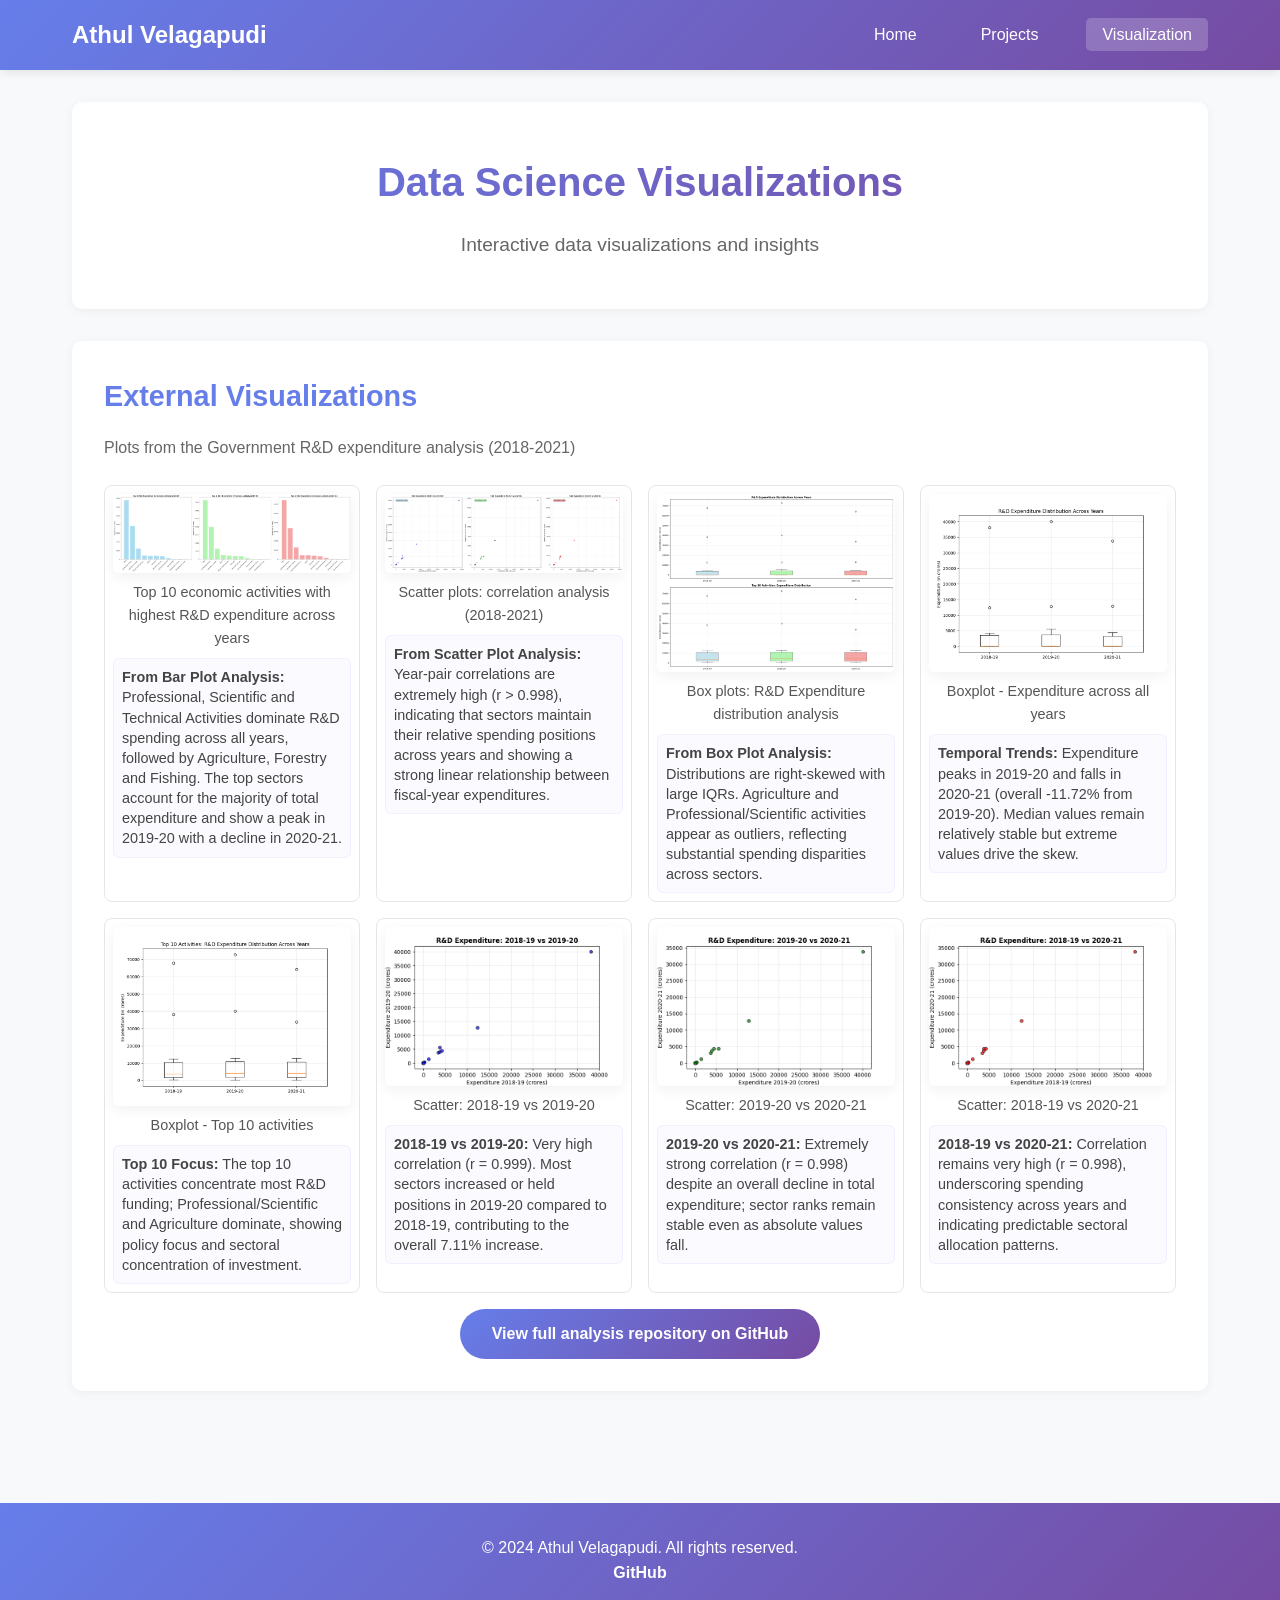
==== commit 80898ce1: "updating" ====
--- a/visualization.html
+++ b/visualization.html
@@ -222,56 +222,56 @@
             <div class="external-gallery">
                 <!-- gallery items... existing items -->
                 <div class="gallery-item">
-                    <img src="DS200_data_visualization/Plots/top 10 economic activities with highest R&D expenditure across year.png" alt="Top 10 economic activities"/>
+                    <img src="/Plots/top 10 economic activities with highest R&D expenditure across year.png" alt="Top 10 economic activities"/>
                     <div class="caption">Top 10 economic activities with highest R&D expenditure across years</div>
                     <div class="analysis-text">
                         <strong>From Bar Plot Analysis:</strong> Professional, Scientific and Technical Activities dominate R&D spending across all years, followed by Agriculture, Forestry and Fishing. The top sectors account for the majority of total expenditure and show a peak in 2019-20 with a decline in 2020-21.
                     </div>
                 </div>
                 <div class="gallery-item">
-                    <img src="DS200_data_visualization/Plots/scatter_plots_R&D Expenditure_correlation_analysis.png" alt="Scatter correlation plots"/>
+                    <img src="/Plots/scatter_plots_R&D Expenditure_correlation_analysis.png" alt="Scatter correlation plots"/>
                     <div class="caption">Scatter plots: correlation analysis (2018-2021)</div>
                     <div class="analysis-text">
                         <strong>From Scatter Plot Analysis:</strong> Year-pair correlations are extremely high (r &gt; 0.998), indicating that sectors maintain their relative spending positions across years and showing a strong linear relationship between fiscal-year expenditures.
                     </div>
                 </div>
                 <div class="gallery-item">
-                    <img src="DS200_data_visualization/Plots/box_plots_R&D Expenditure_distribution_analysis.png" alt="Box plot distributions"/>
+                    <img src="/Plots/box_plots_R&D Expenditure_distribution_analysis.png" alt="Box plot distributions"/>
                     <div class="caption">Box plots: R&D Expenditure distribution analysis</div>
                     <div class="analysis-text">
                         <strong>From Box Plot Analysis:</strong> Distributions are right-skewed with large IQRs. Agriculture and Professional/Scientific activities appear as outliers, reflecting substantial spending disparities across sectors.
                     </div>
                 </div>
                 <div class="gallery-item">
-                    <img src="DS200_data_visualization/Plots/boxplot_expenditure_all_years.png" alt="Boxplot all years"/>
+                    <img src="/Plots/boxplot_expenditure_all_years.png" alt="Boxplot all years"/>
                     <div class="caption">Boxplot - Expenditure across all years</div>
                     <div class="analysis-text">
                         <strong>Temporal Trends:</strong> Expenditure peaks in 2019-20 and falls in 2020-21 (overall -11.72% from 2019-20). Median values remain relatively stable but extreme values drive the skew.
                     </div>
                 </div>
                 <div class="gallery-item">
-                    <img src="DS200_data_visualization/Plots/boxplot_top10_expenditure_all_years.png" alt="Boxplot top10"/>
+                    <img src="/Plots/boxplot_top10_expenditure_all_years.png" alt="Boxplot top10"/>
                     <div class="caption">Boxplot - Top 10 activities</div>
                     <div class="analysis-text">
                         <strong>Top 10 Focus:</strong> The top 10 activities concentrate most R&D funding; Professional/Scientific and Agriculture dominate, showing policy focus and sectoral concentration of investment.
                     </div>
                 </div>
                 <div class="gallery-item">
-                    <img src="DS200_data_visualization/Plots/scatter_R&D Expenditure_2018-19 vs 2019-20.png" alt="Scatter 2018-19 vs 2019-20"/>
+                    <img src="/Plots/scatter_R&D Expenditure_2018-19 vs 2019-20.png" alt="Scatter 2018-19 vs 2019-20"/>
                     <div class="caption">Scatter: 2018-19 vs 2019-20</div>
                     <div class="analysis-text">
                         <strong>2018-19 vs 2019-20:</strong> Very high correlation (r = 0.999). Most sectors increased or held positions in 2019-20 compared to 2018-19, contributing to the overall 7.11% increase.
                     </div>
                 </div>
                 <div class="gallery-item">
-                    <img src="DS200_data_visualization/Plots/scatter_R&D Expenditure_2019-20 vs 2020-21.png" alt="Scatter 2019-20 vs 2020-21"/>
+                    <img src="/Plots/scatter_R&D Expenditure_2019-20 vs 2020-21.png" alt="Scatter 2019-20 vs 2020-21"/>
                     <div class="caption">Scatter: 2019-20 vs 2020-21</div>
                     <div class="analysis-text">
                         <strong>2019-20 vs 2020-21:</strong> Extremely strong correlation (r = 0.998) despite an overall decline in total expenditure; sector ranks remain stable even as absolute values fall.
                     </div>
                 </div>
                 <div class="gallery-item">
-                    <img src="DS200_data_visualization/Plots/scatter_R&D Expenditure_2018-19 vs 2020-21.png" alt="Scatter 2018-19 vs 2020-21"/>
+                    <img src="/Plots/scatter_R&D Expenditure_2018-19 vs 2020-21.png" alt="Scatter 2018-19 vs 2020-21"/>
                     <div class="caption">Scatter: 2018-19 vs 2020-21</div>
                     <div class="analysis-text">
                         <strong>2018-19 vs 2020-21:</strong> Correlation remains very high (r = 0.998), underscoring spending consistency across years and indicating predictable sectoral allocation patterns.
